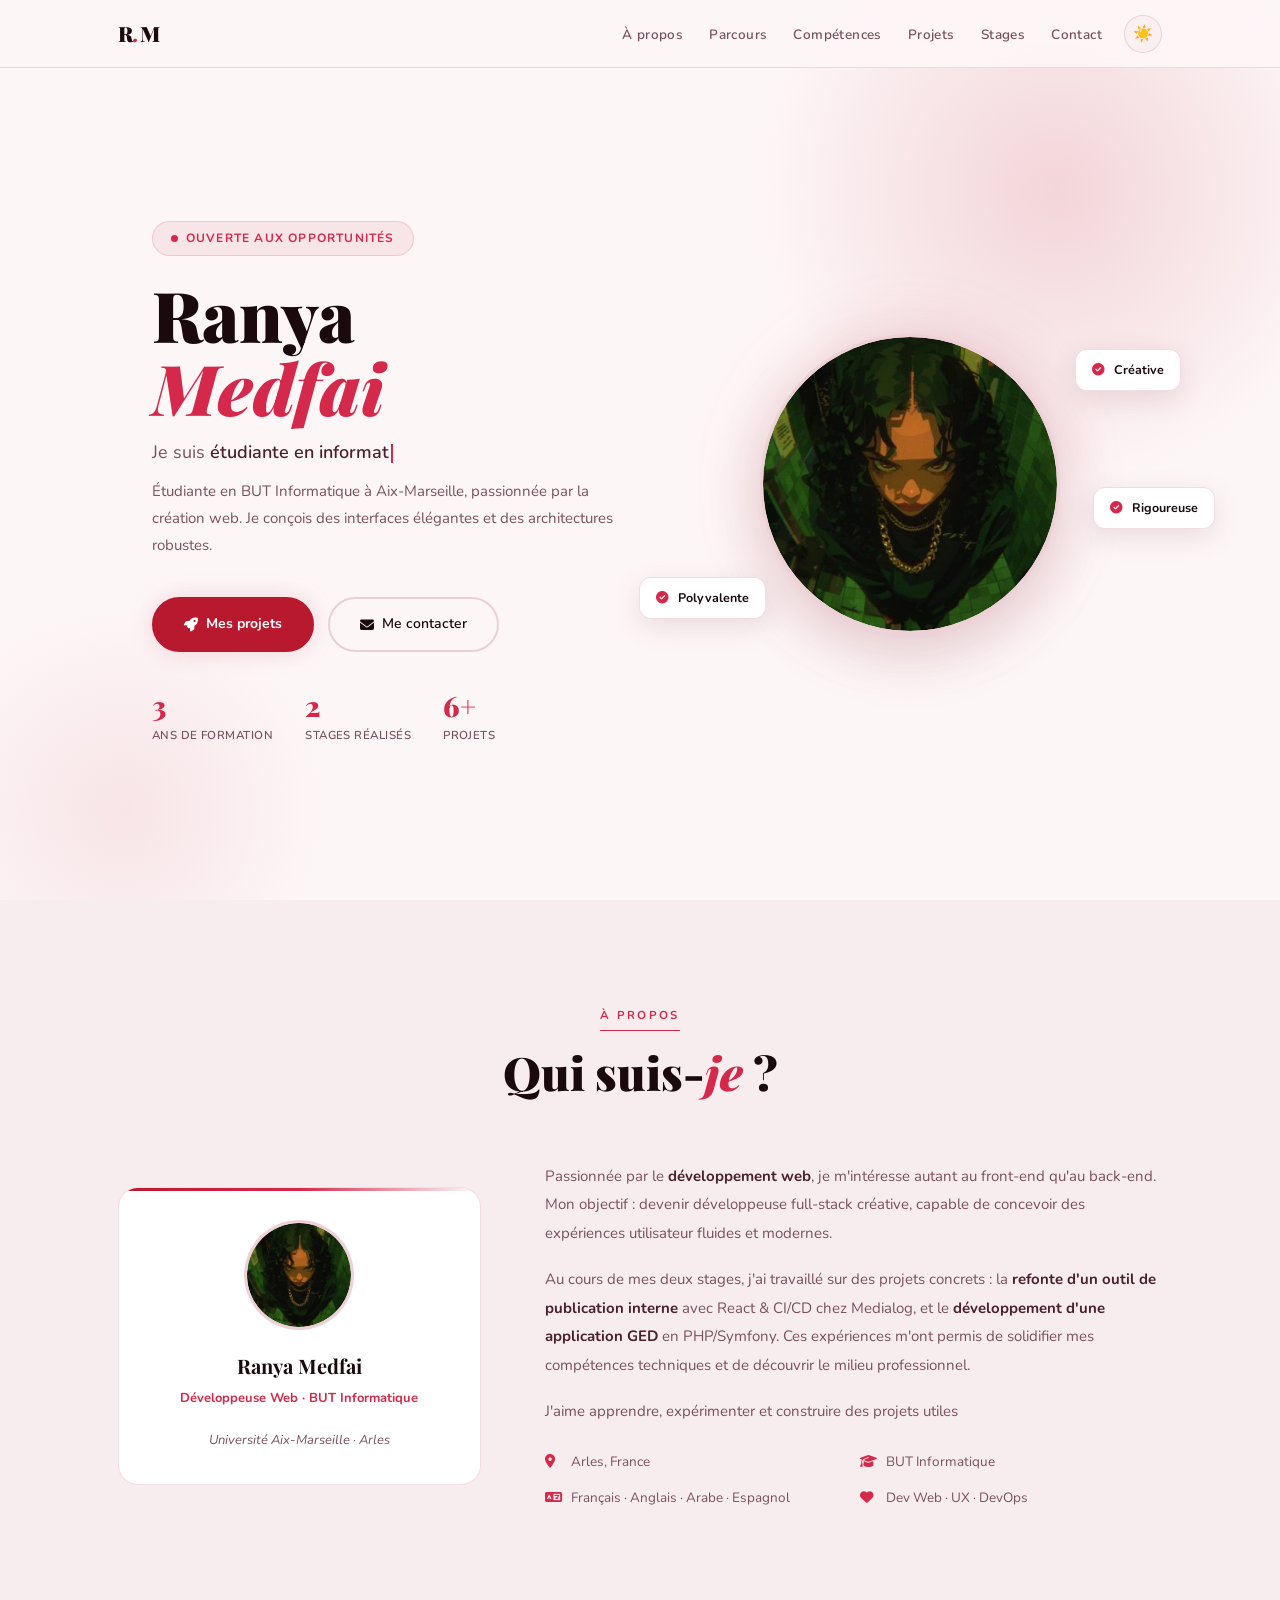
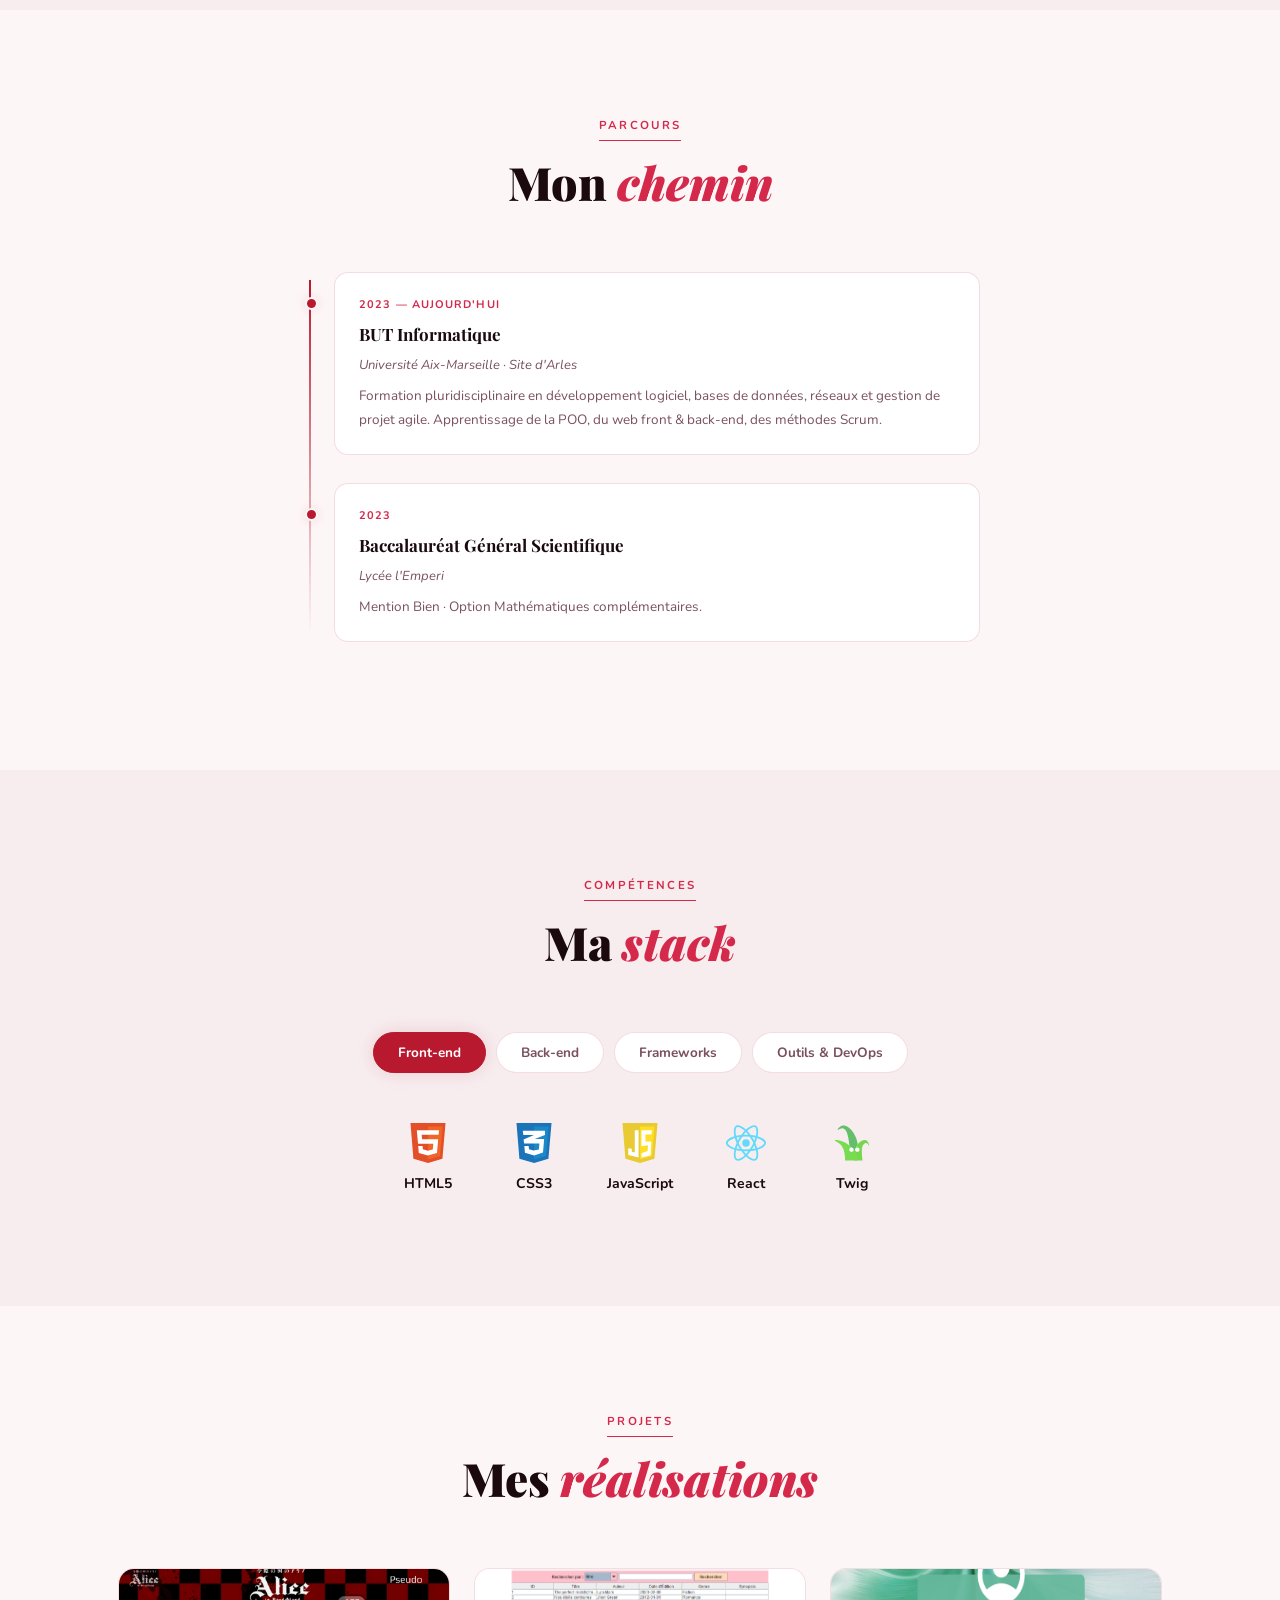
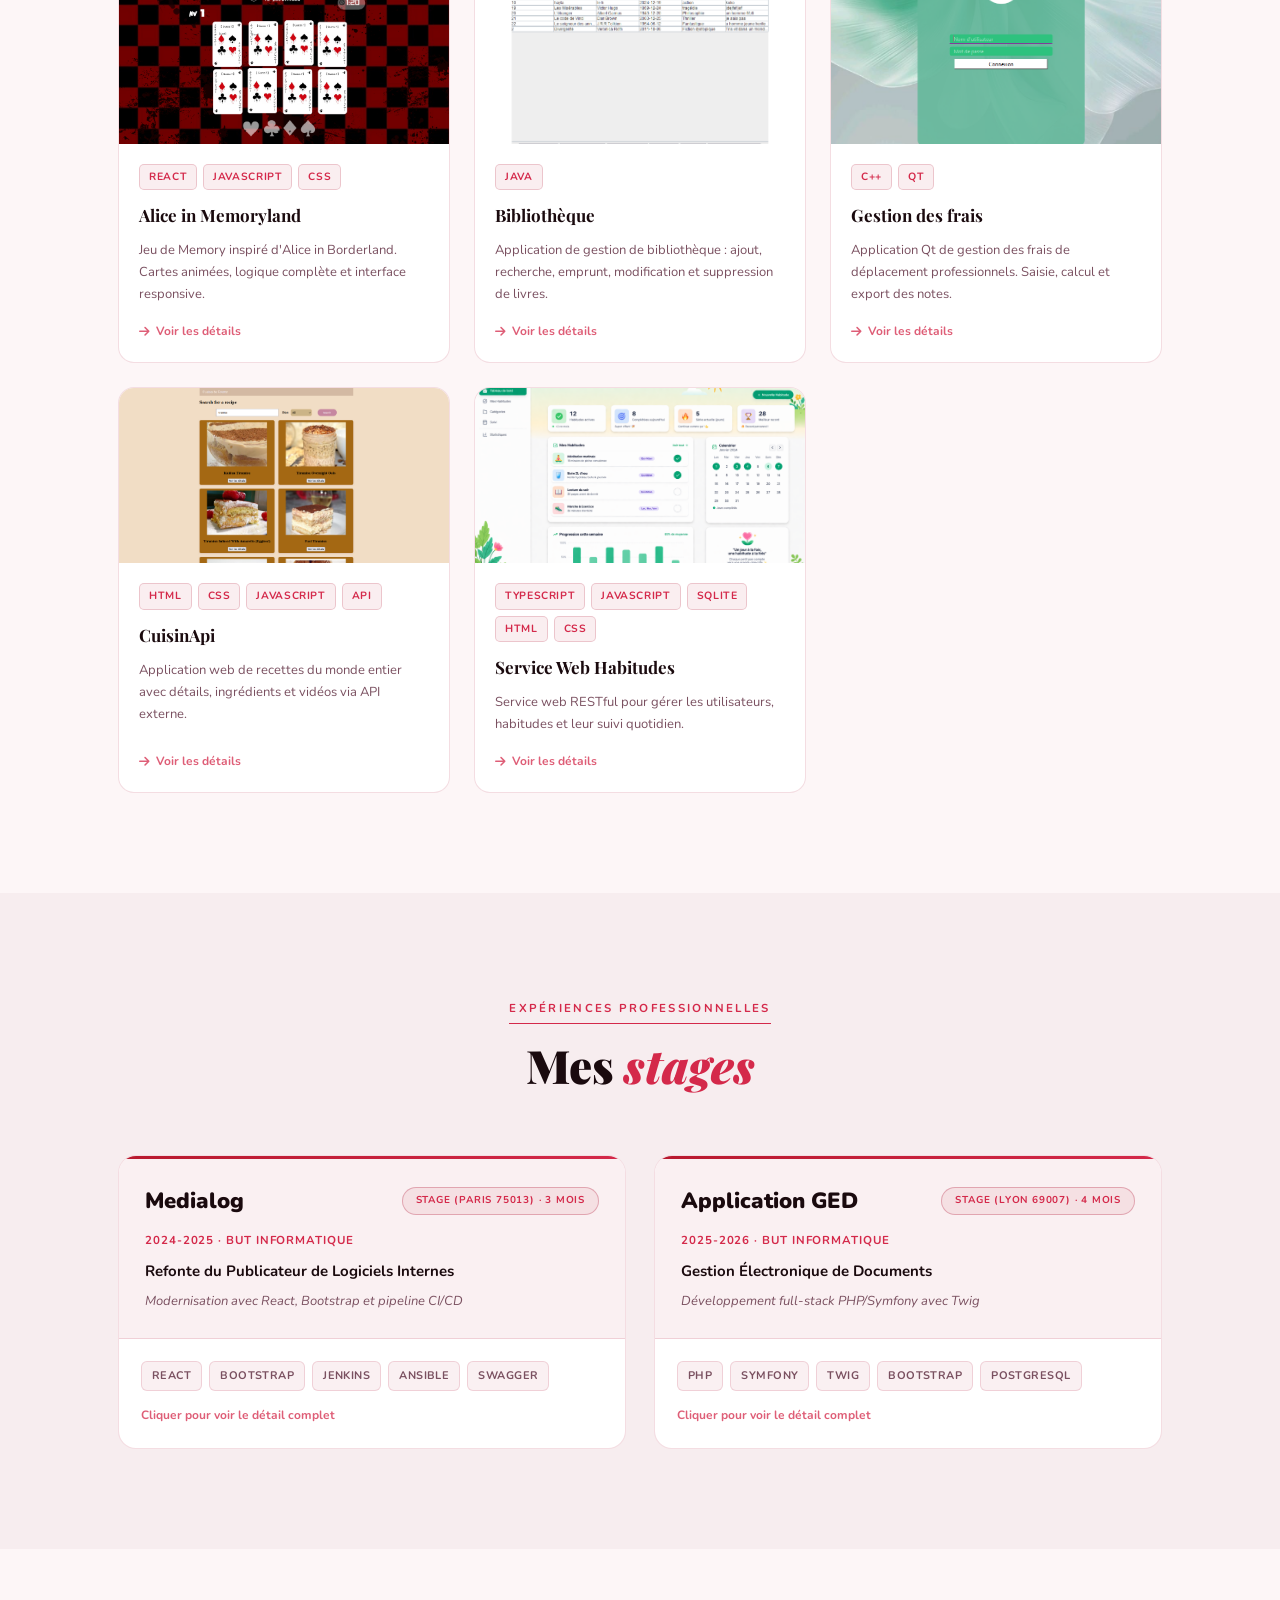
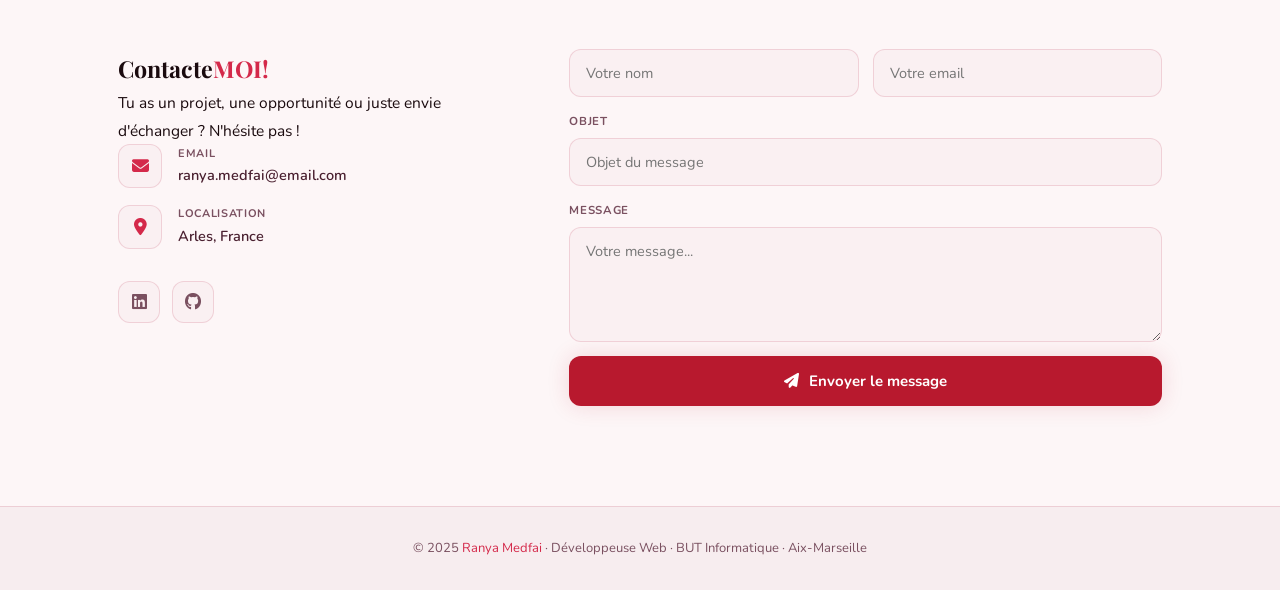
==== index.html @ 83dc4246 "Rename to index.html" ====
<!DOCTYPE html>
<html lang="fr" data-theme="light">
<head>
  <meta charset="UTF-8">
  <meta name="viewport" content="width=device-width, initial-scale=1.0">
  <title>Ranya Medfai — Développeuse Web</title>
  <link rel="stylesheet" href="https://cdnjs.cloudflare.com/ajax/libs/font-awesome/6.5.1/css/all.min.css">
  <link rel="stylesheet" href="portfolio.css">
  <link href="https://fonts.googleapis.com/css2?family=Playfair+Display:ital,wght@0,400;0,600;0,700;0,900;1,400;1,600&family=Nunito:ital,wght@0,300;0,400;0,500;0,600;1,300&display=swap" rel="stylesheet">

</head>
<body>

<nav class="navbar" id="navbar">
  <div class="container">
    <a class="nav-logo" href="#">R<em>.</em>M</a>
    <div class="nav-right">
      <ul class="nav-menu">
        <li><a href="#about">À propos</a></li>
        <li><a href="#parcours">Parcours</a></li>
        <li><a href="#skills">Compétences</a></li>
        <li><a href="#projects">Projets</a></li>
        <li><a href="#stages">Stages</a></li>
        <li><a href="#contact">Contact</a></li>
      </ul>
      <button class="theme-btn" id="themeBtn" title="Changer de thème">☀️</button>
    </div>
  </div>
</nav>

<section class="hero">
  <div class="blob blob1"></div>
  <div class="blob blob2"></div>
  <div class="container">
    <div class="hero-inner">
      <div class="hero-text">
        <div class="hero-tag"><span class="dot"></span>Ouverte aux opportunités</div>
        <h1>Ranya<br><em>Medfai</em></h1>
        <p class="hero-sub">Je suis <span class="typing-wrap" id="typing"></span><span class="cursor"></span></p>
        <p class="hero-desc">Étudiante en BUT Informatique à Aix-Marseille, passionnée par la création web. Je conçois des interfaces élégantes et des architectures robustes.</p>
        <div class="hero-btns">
          <a href="#projects" class="btn-red"><i class="fas fa-rocket"></i> Mes projets</a>
          <a href="#contact" class="btn-ghost"><i class="fas fa-envelope"></i> Me contacter</a>
        </div>
        <div class="hero-stats">
          <div class="hero-stat"><span class="n">3</span><span class="l">ans de formation</span></div>
          <div class="hero-stat"><span class="n">2</span><span class="l">stages réalisés</span></div>
          <div class="hero-stat"><span class="n">6+</span><span class="l">projets</span></div>
        </div>
      </div>
      <div class="hero-visual">
        <div class="photo-ring">
      <img src="profile.jpg" alt="Ranya Medfai">
      </div>
        <div class="float-badge fb1"><i class="fas fa-check-circle"></i> Créative</div>
        <div class="float-badge fb2"><i class="fas fa-check-circle"></i>Polyvalente</div>
        <div class="float-badge fb3"><i class="fas fa-check-circle"></i> Rigoureuse</div>
      </div>
    </div>
  </div>
</section>

<section id="about" class="section section-alt">
  <div class="container">
    <div class="section-header">
      <div class="section-tag">À propos</div>
      <h2 class="section-title">Qui suis-<em>je</em> ?</h2>
    </div>
    <div class="about-grid">
      <div class="about-card reveal">
       <div class="about-pic">
  <img src="profile.jpg" alt="Ranya">
</div>
        <h3>Ranya Medfai</h3>
        <p class="role">Développeuse Web · BUT Informatique</p>
        <p style="color:var(--muted);font-size:13px;font-style:italic;">Université Aix-Marseille · Arles</p>
      </div>
      <div class="about-text reveal">
        <p>Passionnée par le <strong>développement web</strong>, je m'intéresse autant au front-end qu'au back-end. Mon objectif : devenir développeuse full-stack créative, capable de concevoir des expériences utilisateur fluides et modernes.</p>
        <p>Au cours de mes deux stages, j'ai travaillé sur des projets concrets : la <strong>refonte d'un outil de publication interne</strong> avec React & CI/CD chez Medialog, et le <strong>développement d'une application GED</strong> en PHP/Symfony. Ces expériences m'ont permis de solidifier mes compétences techniques et de découvrir le milieu professionnel.</p>
        <p>J'aime apprendre, expérimenter et construire des projets utiles </p>
        <div class="about-infos">
          <div class="about-info"><i class="fas fa-map-marker-alt"></i><span>Arles, France</span></div>
          <div class="about-info"><i class="fas fa-graduation-cap"></i><span>BUT Informatique</span></div>
          <div class="about-info"><i class="fas fa-language"></i><span>Français · Anglais · Arabe · Espagnol </span></div>
          <div class="about-info"><i class="fas fa-heart"></i><span>Dev Web · UX · DevOps</span></div>
        </div>
      </div>
    </div>
  </div>
</section>

<section id="parcours" class="section">
  <div class="container">
    <div class="section-header">
      <div class="section-tag">Parcours</div>
      <h2 class="section-title">Mon <em>chemin</em></h2>
    </div>
    <div class="timeline-wrap">
      <div class="tl-item reveal">
        <div class="tl-date">2023 — Aujourd'hui</div>
        <h3>BUT Informatique</h3>
        <p class="tl-place">Université Aix-Marseille · Site d'Arles</p>
        <p>Formation pluridisciplinaire en développement logiciel, bases de données, réseaux et gestion de projet agile. Apprentissage de la POO, du web front & back-end, des méthodes Scrum.</p>
      </div>
      <div class="tl-item reveal">
        <div class="tl-date">2023</div>
        <h3>Baccalauréat Général Scientifique</h3>
        <p class="tl-place">Lycée l'Emperi</p>
        <p>Mention Bien · Option Mathématiques complémentaires.</p>
      </div>
    </div>
  </div>
</section>

<section id="skills" class="section section-alt">
  <div class="container">
    <div class="section-header">
      <div class="section-tag">Compétences</div>
      <h2 class="section-title">Ma <em>stack</em></h2>
    </div>
    <div class="skills-tabs">
      <button class="tab-btn active" onclick="switchTab('front',this)">Front-end</button>
      <button class="tab-btn" onclick="switchTab('back',this)">Back-end</button>
      <button class="tab-btn" onclick="switchTab('fw',this)">Frameworks</button>
      <button class="tab-btn" onclick="switchTab('tools',this)">Outils & DevOps</button>
    </div>
    <div id="tab-front" class="skills-panel active">
      <div class="skills-grid-wrap">
        <div class="skill-list">
                        <div class="skill-item">
                            <img src="assets/html.svg" alt="HTML">
                            <span>HTML5</span>
                        </div>
                        <div class="skill-item">
                            <img src="assets/css.svg" alt="CSS">
                            <span>CSS3</span>
                        </div>
                        <div class="skill-item">
                            <img src="assets/javascript.svg" alt="JavaScript">
                            <span>JavaScript</span>
                        </div>
                        <div class="skill-item">
                            <img src="assets/react.svg" alt="React">
                            <span>React</span>
                        </div>
                        <div class="skill-item">
                            <img src="assets/twig.svg" alt="Twig">
                            <span>Twig</span>
                        </div>
                    </div>
      </div>
    </div>
    <div id="tab-back" class="skills-panel">
      <div class="skills-grid-wrap">
        <div class="skill-list">
                        <div class="skill-item">
                            <img src="assets/c++.svg" alt="C++">
                            <span>C++</span>
                        </div>
                        <div class="skill-item">
                            <img src="assets/java.svg" alt="Java">
                            <span>Java</span>
                        </div>
                        <div class="skill-item">
                            <img src="assets/python.svg" alt="Python">
                            <span>Python</span>
                        </div>
                        <div class="skill-item">
                            <img src="assets/php.svg" alt="PHP">
                            <span>PHP</span>
                        </div>
                        <div class="skill-item">
                            <img src="assets/postgresql.svg" alt="PostgreSql">
                            <span>PostgreSql</span>
                        </div>
                        <div class="skill-item">
                            <img src="assets/Sql.png" alt="Sql">
                            <span>SQL</span>
                        </div>
                    </div>        
      </div>
    </div>
    <div id="tab-fw" class="skills-panel">
      <div class="skills-grid-wrap">
        <div class="skill-list">
                        <div class="skill-item">
                            <img src="assets/react.svg" alt="React">
                            <span>React</span>
                        </div>
                        <div class="skill-item">
                            <img src="assets/vue.svg" alt="Vue">
                            <span>Vue.js</span>
                        </div>
                        <div class="skill-item">
                            <img src="assets/angular.svg" alt="Angular">
                            <span>Angular</span>
                        </div>
                        <div class="skill-item">
                            <img src="assets/webpack.svg" alt="Webpack">
                            <span>Webpack</span>
                        </div>
                        <div class="skill-item">
                            <img src="assets/bootstrap.svg" alt="Bootstrap">
                            <span>Bootstrap</span>
                        </div>
                        <div class="skill-item">
                            <img src="assets/qt.svg" alt="Qt">
                            <span>Qt</span>
                        </div>
                        <div class="skill-item">
                            <img src="assets/laravel.svg" alt="Laravel">
                            <span>Laravel</span>
                          </div>
                          <div class="skill-item">
                            <img src="assets/symfony.svg" alt="Sympfony">
                            <span>Sympfony</span>
                          </div>
                    </div>
                </div>
            </div>
        </div>

        <div id="tab-tools" class="skills-panel">
      <div class="skills-grid-wrap">
         <div class="skill-list">
                        <div class="skill-item">
                            <img src="assets/git.svg" alt="Git">
                            <span>Git</span>
                        </div>
                        <div class="skill-item">
                            <img src="assets/docker.svg" alt="Docker Desktop">
                            <span>Docker Desktop</span>
                        </div>
                        <div class="skill-item">
                            <img src="assets/bitBucket.svg" alt="BitBucket">
                            <span>BitBucket</span>
                        </div>
                        <div class="skill-item">
                            <img src="assets/visual-studio-code.svg" alt="visual-studio-code">
                            <span>VS Code</span>
                        </div>
                        
                        <div class="skill-item">
                            <img src="assets/jira.svg" alt="Jira">
                            <span>Jira</span>
                        </div>
                        <div class="skill-item">
                            <img src="assets/figma.svg" alt="Figma">
                            <span>Figma</span>
                        </div>
                        <div class="skill-item">
                            <img src="assets/canva.svg" alt="Canva">
                            <span>Canva</span>
                        </div>
                        <div class="skill-item">
                            <img src="assets/Swagger.svg" alt="Swagger">
                            <span>Swagger</span>
                        </div>
                        <div class="skill-item">
                            <img src="assets/jenkins.svg" alt="Jenkins">
                            <span>Jenkins</span>
                        </div>
                        <div class="skill-item">
                            <img src="assets/ansible.svg" alt="Ansible">
                            <span>Ansible</span>
                        </div>
                    </div>
      </div>
    </div>
  </div>
</section>

<section id="projects" class="section">
  <div class="container">
    <div class="section-header">
      <div class="section-tag">Projets</div>
      <h2 class="section-title">Mes <em>réalisations</em></h2>
    </div>
    <div class="projects-grid">
      <div class="project-card reveal" onclick="openProject('alice')">
        <div class="project-thumb">
          <img src="Image/alice.png" alt="Alice" onerror="this.style.display='none';this.nextElementSibling.style.display='flex'">
        </div>
        <div class="project-body">
          <div class="project-tags"><span class="ptag">React</span><span class="ptag">JavaScript</span><span class="ptag">CSS</span></div>
          <h3>Alice in Memoryland</h3>
          <p>Jeu de Memory inspiré d'Alice in Borderland. Cartes animées, logique complète et interface responsive.</p>
          <div class="click-hint"><i class="fas fa-arrow-right"></i> Voir les détails</div>
        </div>
      </div>
      <div class="project-card reveal" onclick="openProject('biblio')">
        <div class="project-thumb">
          <img src="Image/bibliotheque.png" alt="Biblio" onerror="this.style.display='none';this.nextElementSibling.style.display='flex'">
        </div>
        <div class="project-body">
          <div class="project-tags"><span class="ptag">Java</span></div>
          <h3>Bibliothèque</h3>
          <p>Application de gestion de bibliothèque : ajout, recherche, emprunt, modification et suppression de livres.</p>
          <div class="click-hint"><i class="fas fa-arrow-right"></i> Voir les détails</div>
        </div>
      </div>
      <div class="project-card reveal" onclick="openProject('frais')">
        <div class="project-thumb">
          <img src="Image/image2.png" alt="Frais" onerror="this.style.display='none';this.nextElementSibling.style.display='flex'">
          <div class="project-thumb-ph" style="display:none">💼</div>
        </div>
        <div class="project-body">
          <div class="project-tags"><span class="ptag">C++</span><span class="ptag">Qt</span></div>
          <h3>Gestion des frais</h3>
          <p>Application Qt de gestion des frais de déplacement professionnels. Saisie, calcul et export des notes.</p>
          <div class="click-hint"><i class="fas fa-arrow-right"></i> Voir les détails</div>
        </div>
      </div>
      <div class="project-card reveal" onclick="openProject('cuisine')">
        <div class="project-thumb">
          <img src="Image/recipe.png" alt="CuisinApi" onerror="this.style.display='none';this.nextElementSibling.style.display='flex'">
        </div>
        <div class="project-body">
          <div class="project-tags"><span class="ptag">HTML</span><span class="ptag">CSS</span><span class="ptag">JavaScript</span><span class="ptag">API</span></div>
          <h3>CuisinApi</h3>
          <p>Application web de recettes du monde entier avec détails, ingrédients et vidéos via API externe.</p>
          <div class="click-hint"><i class="fas fa-arrow-right"></i> Voir les détails</div>
        </div>
      </div>
      <div class="projects-grid">
      <div class="project-card reveal" onclick="openProject('habit')">
        <div class="project-thumb">
          <img src="Image/habit.png" alt="Habits" onerror="this.style.display='none';this.nextElementSibling.style.display='flex'">
        </div>
        <div class="project-body">
          <div class="project-tags"><span class="ptag">TypeScript</span><span class="ptag">JavaScript</span><span class="ptag">SQLite</span><span class="ptag">HTML</span><span class="ptag">CSS</span></div>
          <h3>Service Web Habitudes</h3>
          <p>Service web RESTful pour gérer les utilisateurs, habitudes et leur suivi quotidien.</p>
          <div class="click-hint"><i class="fas fa-arrow-right"></i> Voir les détails</div>
        </div>
      </div>
    </div>
  </div>
</section>

<section id="stages" class="section section-alt">
  <div class="container">
    <div class="section-header">
      <div class="section-tag">Expériences professionnelles</div>
      <h2 class="section-title">Mes <em>stages</em></h2>
    </div>
    <div class="stages-grid">
      <div class="stage-card reveal" onclick="openStage('medialog')">
        <div class="stage-top">
          <div class="stage-company-row">
            <span class="stage-company">Medialog</span>
            <span class="stage-badge">Stage (Paris 75013) · 3 mois</span>
          </div>
          <div class="stage-period">2024-2025 · BUT Informatique</div>
          <div class="stage-title-text">Refonte du Publicateur de Logiciels Internes</div>
          <div class="stage-tagline">Modernisation avec React, Bootstrap et pipeline CI/CD</div>
        </div>
        <div class="stage-body">
          <div class="stage-pills"><span class="spill">React</span><span class="spill">Bootstrap</span><span class="spill">Jenkins</span><span class="spill">Ansible</span><span class="spill">Swagger</span></div>
          <div class="click-hint-stage"> Cliquer pour voir le détail complet</div>
        </div>
      </div>
      <div class="stage-card reveal" onclick="openStage('ged')">
        <div class="stage-top">
          <div class="stage-company-row">
            <span class="stage-company">Application GED</span>
            <span class="stage-badge">Stage (Lyon 69007) · 4 mois</span>
          </div>
          <div class="stage-period">2025-2026 · BUT Informatique</div>
          <div class="stage-title-text">Gestion Électronique de Documents</div>
          <div class="stage-tagline">Développement full-stack PHP/Symfony avec Twig</div>
        </div>
        <div class="stage-body">
          <div class="stage-pills"><span class="spill">PHP</span><span class="spill">Symfony</span><span class="spill">Twig</span><span class="spill">Bootstrap</span><span class="spill">PostgreSQL</span></div>
          <div class="click-hint-stage">Cliquer pour voir le détail complet</div>
        </div>
      </div>
    </div>
  </div>
</section>

<section id="contact" class="section">
  <div class="container">
    <div class="contact-grid">
      <div class="reveal">
        <h2 class="contact-title">Contacte<span>MOI!</span></h2>
        <p>Tu as un projet, une opportunité ou juste envie d'échanger ? N'hésite pas !</p>
        <div class="contact-items">
          <div class="contact-item">
            <div class="ci-icon"><i class="fas fa-envelope"></i></div>
            <div><div class="ci-label">Email</div><div class="ci-value">ranya.medfai@email.com</div></div>
          </div>
          <div class="contact-item">
            <div class="ci-icon"><i class="fas fa-map-marker-alt"></i></div>
            <div><div class="ci-label">Localisation</div><div class="ci-value">Arles, France</div></div>
          </div>
        </div>
        <div class="socials">
          <a href="https://www.linkedin.com/in/ranya-m-86736b329/" class="social-btn" title="LinkedIn"><i class="fab fa-linkedin"></i></a>
          <a href="#" class="social-btn" title="GitHub"><i class="fab fa-github"></i></a>
        </div>
      </div>
      <form id="contactForm">
  <div class="form-row">
    <input type="text" id="name" placeholder="Votre nom" required>
    <input type="email" id="email" placeholder="Votre email" required>
  </div>
  <div class="form-group">
    <label>Objet</label>
    <input type="text" id="subject" placeholder="Objet du message" required>
  </div>
  <div class="form-group">
    <label>Message</label>
    <textarea id="message" placeholder="Votre message..." required></textarea>
  </div>
  <button type="submit" class="form-submit"><i class="fas fa-paper-plane"></i> Envoyer le message</button>
</form>
    </div>
  </div>
</section>

<footer>
  <div class="container">
    <p>© 2025 <em>Ranya Medfai</em> · Développeuse Web · BUT Informatique · Aix-Marseille</p>
  </div>
</footer>

<div class="modal-overlay" id="overlay" onclick="closeOutside(event)">
  <div class="modal" id="modal">
    <div class="modal-close-row"><button class="modal-close-btn" onclick="closeModal()"><i class="fas fa-times"></i></button></div>
    <div class="modal-head">
      <div class="modal-kind" id="mKind"></div>
      <h2 class="modal-title" id="mTitle"></h2>
      <p class="modal-sub" id="mSub"></p>
      <div class="modal-tags-row" id="mTags"></div>
    </div>
    <div class="modal-body" id="mBody"></div>
  </div>
</div>
<script type="text/javascript" src="https://cdn.emailjs.com/dist/emailjs-browser.min.js"></script>
<script type="text/javascript">
  emailjs.init("lFu4QaxF3gPb24MV_"); 
</script>
<script src="portfolio.js"></script>
    
</body>
</html>
---- portfolio.css ----
[data-theme="dark"] {
  --bg:#0d0508; --bg2:#140709; --surface:#1a0a0e; --surface2:#231018; --surface3:#2e1520;
  --border:rgba(180,30,60,0.18); --border2:rgba(180,30,60,0.08);
  --red:#b8192e; --red2:#d4294a; --red-glow:rgba(184,25,46,0.28); --red-pale:rgba(184,25,46,0.09);
  --text:#f2e8ea; --text2:#c4a8b0; --muted:#8a6e76; --faint:#3d1e28;
  --white:#fff; --nav-bg:rgba(13,5,8,0.9); --modal-bg:rgba(8,2,4,0.97); --shadow:rgba(0,0,0,0.6);
}
[data-theme="light"] {
  --bg:#fdf6f7; --bg2:#f7edef; --surface:#fff; --surface2:#faf0f2; --surface3:#f5e8ea;
  --border:rgba(180,30,60,0.15); --border2:rgba(180,30,60,0.06);
  --red:#b8192e; --red2:#d4294a; --red-glow:rgba(184,25,46,0.15); --red-pale:rgba(184,25,46,0.07);
  --text:#1a0a0e; --text2:#4a2030; --muted:#7a5060; --faint:#e8d0d5;
  --white:#fff; --nav-bg:rgba(253,246,247,0.93); --modal-bg:rgba(253,246,247,0.98); --shadow:rgba(100,30,50,0.12);
}
*,*::before,*::after{margin:0;padding:0;box-sizing:border-box;}
html{scroll-behavior:smooth;}
body{background:var(--bg);color:var(--text);font-family:'Nunito',sans-serif;font-size:15.5px;line-height:1.75;overflow-x:hidden;transition:background .3s,color .3s;}
h1,h2,h3,h4{font-family:'Playfair Display',serif;}
.container{max-width:1100px;margin:0 auto;padding:0 28px;position:relative;z-index:1;}
.section{padding:100px 0;position:relative;}
.section-alt{background:var(--bg2);}

/* NAV */
.navbar{
    position:fixed;
    top:0;
    left:0;
    right:0;
    height:68px;
    background:var(--nav-bg);
    backdrop-filter:blur(18px);
    border-bottom:1px solid var(--border);
    z-index:1000;
    display:flex;
    align-items:center;
    transition:background .3s,box-shadow .3s;
}
.navbar .container{
    display:flex;
    justify-content:space-between;
    align-items:center;
    width:100%;
}
.nav-logo{
    font-family:'Playfair Display',serif;
    font-weight:900;
    font-size:21px;color:var(--text);
    letter-spacing:.02em;
    text-decoration:none;
}
.nav-logo em{color:var(--red2);
    font-style:italic;
}
.nav-right{display:flex;
    align-items:center;
    gap:8px;
}
.nav-menu{list-style:none;
    display:flex;
    gap:26px;
    margin-right:14px;
}
.nav-menu a{color:var(--muted);
    text-decoration:none;
    font-size:13.5px;font-weight:600;
    letter-spacing:.03em;transition:.2s;
    position:relative;padding-bottom:3px;
}
.nav-menu a::after{content:'';
    position:absolute;
    bottom:0;
    left:0;
    width:0;
    height:1.5px;
    background:var(--red2);
    transition:.25s;
}
.nav-menu a:hover{color:var(--text);
}
.nav-menu a:hover::after{width:100%;
}
.theme-btn{width:38px;height:38px;border-radius:50%;background:var(--surface2);
    border:1px solid var(--border);
    display:flex;align-items:center;
    justify-content:center;cursor:pointer;
    font-size:16px;transition:.2s;flex-shrink:0;
}
.theme-btn:hover{border-color:var(--red2);
    transform:rotate(20deg);
}

/* HERO */
.hero{min-height:100vh;
    display:flex;
    align-items:center;
    position:relative;
    overflow:hidden;
    padding-top:68px;
}
.blob{position:absolute;
    border-radius:50%;
    pointer-events:none;
}
.blob1{
    top:-15%;
    right:-8%;
    width:650px;
    height:650px;
    background:radial-gradient(circle,var(--red-glow) 0%,transparent 65%);
}
.blob2{
    bottom:-15%;
    left:-8%;
    width:450px;
    height:450px;
    background:radial-gradient(circle,rgba(184,25,46,.08) 0%,transparent 65%);
}
.hero-inner{display:grid;
    grid-template-columns:1.1fr 1fr;
    align-items:center;
    gap:60px;width:100%;
}
.hero-tag{display:inline-flex;
    align-items:center;
    gap:8px;
    background:var(--red-pale);
    border:1px solid var(--border);
    border-radius:50px;padding:6px 18px;
    font-size:12px;
    letter-spacing:.1em;
    text-transform:uppercase;
    color:var(--red2);font-weight:700;
    margin-bottom:22px;
    font-family:'Nunito',sans-serif;
}
.dot{
    width:7px;
    height:7px;
    border-radius:50%;background:var(--red2);
    animation:pulse 2s ease-in-out infinite;
}
@keyframes pulse{
    0%,100%{opacity:1;
        transform:scale(1)}50%{
            opacity:.4;
            transform:scale(.7)}
        }
.hero-text h1{
    font-size:clamp(40px,5.5vw,70px);
    font-weight:900;
    line-height:1.05;
    color:var(--text);
    margin-bottom:12px;
}
.hero-text h1 em{
    color:var(--red2);
    font-style:italic;
}
.hero-sub{
    font-size:18px;
    color:var(--muted);
    margin-bottom:10px;
    min-height:28px;
    font-family:'Nunito',sans-serif;
}
.typing-wrap{color:var(--text2);
    font-weight:600;}
.cursor{display:inline-block;
    width:2px;height:1.1em;background:var(--red2);margin-left:2px;vertical-align:middle;animation:blink .7s step-end infinite;}
@keyframes blink{50%{opacity:0}}
.hero-desc{color:var(--muted);max-width:480px;margin-bottom:38px;font-size:15px;line-height:1.8;}
.hero-btns{display:flex;gap:14px;flex-wrap:wrap;margin-bottom:40px;}
.btn-red{background:var(--red);color:#fff;padding:13px 30px;border-radius:50px;text-decoration:none;font-weight:700;font-size:14px;transition:.25s;border:2px solid var(--red);box-shadow:0 0 24px var(--red-glow);font-family:'Nunito',sans-serif;display:inline-flex;align-items:center;gap:8px;}
.btn-red:hover{background:var(--red2);border-color:var(--red2);transform:translateY(-2px);box-shadow:0 0 36px var(--red-glow);}
.btn-ghost{background:transparent;color:var(--text);padding:13px 30px;border-radius:50px;text-decoration:none;font-weight:600;font-size:14px;transition:.25s;border:2px solid var(--faint);font-family:'Nunito',sans-serif;display:inline-flex;align-items:center;gap:8px;}

.btn-ghost:hover{
    border-color:var(--red2);
    color:var(--red2);
    transform:translateY(-2px);}

.hero-stats{display:flex;gap:32px;}
.hero-stat .n{font-family:'Playfair Display',serif;font-size:28px;font-weight:900;color:var(--red2);display:block;line-height:1;}
.hero-stat .l{font-size:11.5px;color:var(--muted);font-weight:600;letter-spacing:.04em;text-transform:uppercase;}

.hero-visual{display:flex;justify-content:center;align-items:center;position:relative;}
.photo-ring{width:300px;height:300px;border-radius:50%;position:relative;cursor:pointer;border:3px solid var(--border);box-shadow:0 0 70px var(--red-glow),0 24px 60px var(--shadow);transition:.3s;overflow:hidden;background:var(--surface2);display:flex;align-items:center;justify-content:center;}
.photo-ring:hover{transform:scale(1.03);box-shadow:0 0 90px var(--red-glow);}
.photo-ring::before{content:'';position:absolute;inset:-14px;border-radius:50%;border:1.5px solid rgba(184,25,46,.15);animation:spin 22s linear infinite;z-index:-1;}
.photo-ring::after{content:'';position:absolute;inset:-28px;border-radius:50%;border:1px dashed rgba(184,25,46,.1);animation:spin 40s linear infinite reverse;z-index:-1;}
@keyframes spin{to{transform:rotate(360deg)}}
.photo-ring img {
  width:100%;
  height:100%;
  object-fit:cover;
  border-radius:50%;
}
.photo-ring img.on{display:block;}
.photo-ph{display:flex;
    flex-direction:column;align-items:center;
    gap:10px;color:var(--muted);
    transition:.2s;
}
.photo-ph i{font-size:40px;
    color:var(--red2);
    opacity:.65;
}
.photo-ph span{
    font-size:12px;
    font-weight:700;letter-spacing:.08em;
    text-transform:uppercase;}
.photo-ring:hover .photo-ph{color:var(--red2);
}
input[type=file]{display:none;}
.float-badge{position:absolute;
    background:var(--surface);
    border:1px solid var(--border);
    border-radius:12px;padding:9px 16px;
    font-size:12.5px;font-weight:700;
    display:flex;align-items:center;
    gap:9px;box-shadow:0 8px 28px var(--shadow);
    font-family:'Nunito',sans-serif;
}
.float-badge i{
    color:var(--red2);
}
.fb1{
    top:5%;
    right:-12%;
}
.fb2{
    bottom:5%;
    left:-12%;
}
.fb3{bottom:35%;
    right:-20%;
}
.scroll-hint{position:absolute;
    bottom:28px;left:50%;
    transform:translateX(-50%);
    display:flex;flex-direction:column;
    align-items:center;
    gap:6px;color:var(--muted);
    font-size:10.5px;
    letter-spacing:.18em;
    text-transform:uppercase;
}
.scroll-hint i{
    animation:bounce 1.5s ease-in-out infinite;
}
@keyframes bounce{0%,100%{transform:translateY(0)}50%{transform:translateY(7px)}}

.section-header{text-align:center;margin-bottom:64px;}
.section-tag{display:inline-block;font-size:11.5px;letter-spacing:.2em;text-transform:uppercase;color:var(--red2);font-weight:700;font-family:'Nunito',sans-serif;border-bottom:1.5px solid var(--red2);padding-bottom:5px;margin-bottom:16px;}
.section-title{
    font-size:clamp(30px,4vw,46px);
    font-weight:900;color:var(--text);
    line-height:1.1;}
.section-title em{
    color:var(--red2);
    font-style:italic;}

.about-grid{display:grid;grid-template-columns:1fr 1.7fr;gap:64px;align-items:center;}
.about-card{background:var(--surface);border:1.5px solid var(--border);border-radius:20px;padding:32px;text-align:center;position:relative;overflow:hidden;}
.about-card::before{
    content:'';
    position:absolute;top:0;
    left:0;right:0;
    height:3px;
    background:linear-gradient(90deg,var(--red),var(--red2),transparent);
}
.about-pic{width:110px;height:110px;
    border-radius:50%;
    border:3px solid var(--border);
    background:var(--surface2);
    margin:0 auto 18px;overflow:hidden;
    display:flex;align-items:center;
    justify-content:center;
    font-family:'Playfair Display',serif;font-size:36px;
    font-weight:900;color:var(--red2);
    cursor:pointer;
}
.about-pic img{width:100%;
  height:100%;
  object-fit:cover;
  border-radius:50%;}

.about-pic img.on{display:block;}
.about-card h3{font-size:20px;color:var(--text);margin-bottom:4px;}
.about-card .role{color:var(--red2);font-size:13px;font-family:'Nunito',sans-serif;font-weight:700;margin-bottom:20px;}
.stat-row{display:flex;gap:0;margin-top:22px;padding-top:20px;border-top:1px solid var(--border2);}
.stat{flex:1;text-align:center;}
.stat:not(:last-child){border-right:1px solid var(--border2);}
.stat .n{font-family:'Playfair Display',serif;font-size:24px;font-weight:900;color:var(--red2);display:block;}
.stat .l{font-size:11px;color:var(--muted);font-weight:600;text-transform:uppercase;letter-spacing:.04em;}
.about-text p{color:var(--muted);line-height:1.9;margin-bottom:18px;font-size:15px;}
.about-text p strong{color:var(--text2);font-weight:700;}
.about-infos{display:grid;grid-template-columns:1fr 1fr;gap:13px;margin-top:24px;}
.about-info{display:flex;align-items:center;gap:10px;font-size:13.5px;}
.about-info i{color:var(--red2);width:16px;flex-shrink:0;}
.about-info span{color:var(--muted);}

.timeline-wrap{position:relative;padding-left:34px;max-width:680px;margin:0 auto;}
.timeline-wrap::before{content:'';position:absolute;left:9px;top:8px;bottom:8px;width:1.5px;background:linear-gradient(to bottom,var(--red),transparent);}
.tl-item{position:relative;margin-bottom:28px;background:var(--surface);border:1.5px solid var(--border);border-radius:14px;padding:22px 24px;transition:.25s;}
.tl-item:hover{border-color:rgba(180,30,60,.4);transform:translateX(5px);}
.tl-item::before{content:'';position:absolute;left:-30px;top:24px;width:13px;height:13px;border-radius:50%;background:var(--red);border:2.5px solid var(--bg);box-shadow:0 0 12px var(--red-glow);}
.tl-date{font-size:11px;color:var(--red2);font-weight:700;letter-spacing:.1em;text-transform:uppercase;margin-bottom:6px;font-family:'Nunito',sans-serif;}
.tl-item h3{font-size:17px;color:var(--text);margin-bottom:4px;}
.tl-item .tl-place{color:var(--muted);font-size:13px;margin-bottom:8px;font-style:italic;}
.tl-item p{color:var(--muted);font-size:13.5px;}

.skills-tabs{display:flex;gap:10px;flex-wrap:wrap;justify-content:center;margin-bottom:40px;}
.tab-btn{background:var(--surface);border:1.5px solid var(--border);color:var(--muted);padding:10px 24px;border-radius:50px;cursor:pointer;font-size:13.5px;font-weight:700;transition:.2s;font-family:'Nunito',sans-serif;}
.tab-btn.active,.tab-btn:hover{background:var(--red);
    border-color:var(--red);
    color:#fff;box-shadow:0 0 18px var(--red-glow);
}
.skills-panel{display:none;}
.skills-panel.active{display:block;}
.skills-grid-wrap{
    display:flex;
    flex-wrap:wrap;
    gap:12px;
    justify-content:center;}

.skills-container {
  display: none;
}

.skills-container.active {
  display: block;
}

.skills-grid {
  display: flex;
  flex-direction: column;
  align-items: center;
}

.skill-category {
  margin-bottom: 30px;
  text-align: center;
}

.skill-category h3 {
  margin-bottom: 15px;
  margin-top: 30px;
  font-size: 1.5em;
}

.skill-list {
  display: flex;
  flex-wrap: wrap;
  gap: 14px;
  justify-content: center;
  list-style: none;
  padding: 0;
  margin: 0;
}

.skill-item {
  padding: 10px;
  text-align: center;
  min-width: 92px;
}

.skill-list img {
  display: block;
  margin: 0 auto 6px;
  width: 40px;
  height: 40px;
}

.skill-list span {
  font-size: 14px;
  font-weight: bold;
}

.projects-grid{
    display:grid;
    grid-template-columns:repeat(auto-fill,minmax(290px,1fr));
    gap:24px;
}
.project-card{background:var(--surface);border:1.5px solid var(--border);border-radius:16px;overflow:hidden;transition:.3s;display:flex;flex-direction:column;cursor:pointer;}
.project-card:hover{border-color:rgba(180,30,60,.45);transform:translateY(-7px);box-shadow:0 20px 50px var(--shadow),0 0 30px var(--red-glow);}
.project-thumb{height:175px;overflow:hidden;position:relative;background:var(--surface2);}
.project-thumb img{width:100%;height:100%;object-fit:cover;transition:.4s,;}
.project-card:hover .project-thumb img{transform:scale(1.06);}
.project-thumb-ph{width:100%;height:100%;display:flex;align-items:center;justify-content:center;font-size:46px;opacity:.2;}
.project-body{padding:20px;flex:1;display:flex;flex-direction:column;}
.project-tags{display:flex;flex-wrap:wrap;gap:6px;margin-bottom:11px;}
.ptag{font-size:10.5px;font-weight:700;letter-spacing:.06em;text-transform:uppercase;color:var(--red2);background:var(--red-pale);border:1px solid rgba(180,30,60,.2);border-radius:5px;padding:3px 9px;font-family:'Nunito',sans-serif;}
.project-body h3{font-size:17px;color:var(--text);margin-bottom:8px;}
.project-body p{color:var(--muted);font-size:13px;line-height:1.7;flex:1;margin-bottom:16px;}
.click-hint{font-size:12px;color:var(--red2);font-weight:700;font-family:'Nunito',sans-serif;display:flex;align-items:center;gap:6px;opacity:.75;}

.stages-grid{display:grid;grid-template-columns:1fr 1fr;gap:28px;}
.stage-card{background:var(--surface);border:1.5px solid var(--border);border-radius:18px;overflow:hidden;transition:.3s;cursor:pointer;}
.stage-card:hover{border-color:rgba(180,30,60,.45);transform:translateY(-5px);box-shadow:0 16px 44px var(--shadow),0 0 28px var(--red-glow);}
.stage-top{padding:26px;border-bottom:1px solid var(--border);background:var(--surface2);position:relative;overflow:hidden;}
.stage-top::before{content:'';position:absolute;top:0;left:0;right:0;height:3px;background:linear-gradient(90deg,var(--red),var(--red2));}
.stage-company-row{display:flex;align-items:center;justify-content:space-between;margin-bottom:10px;}
.stage-company{font-size:22px;font-weight:900;color:var(--text);}
.stage-badge{font-size:10px;font-weight:700;letter-spacing:.08em;text-transform:uppercase;background:var(--red-pale);border:1px solid rgba(180,30,60,.3);color:var(--red2);border-radius:50px;padding:4px 13px;font-family:'Nunito',sans-serif;}
.stage-period{font-size:11.5px;color:var(--red2);font-weight:700;letter-spacing:.08em;text-transform:uppercase;margin-bottom:8px;font-family:'Nunito',sans-serif;}
.stage-title-text{font-size:15px;color:var(--text);font-weight:700;margin-bottom:5px;font-family:'Nunito',sans-serif;}
.stage-tagline{font-size:13px;color:var(--muted);font-style:italic;}
.stage-body{padding:22px;}
.stage-pills{display:flex;flex-wrap:wrap;gap:7px;margin-bottom:14px;}
.spill{font-size:11px;font-weight:700;letter-spacing:.04em;text-transform:uppercase;background:var(--surface2);border:1px solid var(--border);color:var(--muted);border-radius:6px;padding:4px 10px;font-family:'Nunito',sans-serif;transition:.2s;}
.click-hint-stage{display:flex;align-items:center;gap:7px;font-size:12px;color:var(--red2);font-weight:700;opacity:.75;font-family:'Nunito',sans-serif;}

.modal-overlay{position:fixed;inset:0;z-index:2000;background:var(--modal-bg);backdrop-filter:blur(14px);display:flex;align-items:center;justify-content:center;padding:24px;opacity:0;pointer-events:none;transition:.3s;}
.modal-overlay.open{opacity:1;pointer-events:all;}
.modal{background:var(--surface);border:1.5px solid var(--border);border-radius:22px;width:100%;max-width:800px;max-height:90vh;overflow-y:auto;transform:translateY(30px) scale(.97);transition:.3s;position:relative;box-shadow:0 40px 100px var(--shadow),0 0 60px var(--red-glow);}
.modal-overlay.open .modal{transform:none;}
.modal::-webkit-scrollbar{width:5px;}
.modal::-webkit-scrollbar-thumb{background:var(--faint);border-radius:4px;}
.modal-close-row{position:sticky;top:0;left:0;right:0;z-index:10;display:flex;justify-content:flex-end;padding:16px 20px 0;background:var(--surface);}
.modal-close-btn{width:36px;height:36px;border-radius:50%;background:var(--surface2);border:1px solid var(--border);color:var(--muted);cursor:pointer;font-size:15px;display:flex;align-items:center;justify-content:center;transition:.25s;}
.modal-close-btn:hover{background:var(--red);color:#fff;border-color:var(--red);transform:rotate(90deg);}
.modal-head{padding:0 32px 26px;border-bottom:1px solid var(--border2);}
.modal-kind{display:inline-flex;align-items:center;gap:7px;font-size:10.5px;font-weight:700;letter-spacing:.12em;text-transform:uppercase;color:var(--red2);background:var(--red-pale);border:1px solid rgba(180,30,60,.25);border-radius:50px;padding:5px 15px;margin-bottom:14px;font-family:'Nunito',sans-serif;}
.modal-title{font-size:clamp(22px,3vw,32px);font-weight:900;color:var(--text);margin-bottom:8px;}
.modal-sub{color:var(--muted);font-size:14px;font-style:italic;margin-bottom:18px;}
.modal-tags-row{display:flex;flex-wrap:wrap;gap:7px;}
.mtag{font-size:11px;font-weight:700;letter-spacing:.06em;text-transform:uppercase;color:var(--red2);background:var(--red-pale);border:1px solid rgba(180,30,60,.2);border-radius:6px;padding:4px 10px;font-family:'Nunito',sans-serif;}
.modal-body{padding:28px 32px 36px;}
.modal-img-wrap{width:100%;border-radius:14px;overflow:hidden;border:1px solid var(--border);margin-bottom:28px;background:var(--surface2);}
.modal-img-wrap img{width:100%;display:block;object-fit:cover;max-height:260px;}
.modal-img-ph{width:100%;aspect-ratio:16/6;display:flex;align-items:center;justify-content:center;font-size:64px;opacity:.12;margin-bottom:28px;border-radius:14px;border:1px solid var(--border);background:var(--surface2);}
.modal-sec{margin-bottom:28px;}
.modal-sec-title{font-size:11px;font-weight:700;letter-spacing:.16em;text-transform:uppercase;color:var(--red2);margin-bottom:13px;font-family:'Nunito',sans-serif;display:flex;align-items:center;gap:9px;}
.modal-sec-title::after{content:'';flex:1;height:1px;background:var(--border2);}
.modal-desc{color:var(--muted);font-size:14.5px;line-height:1.85;}
.modal-desc strong{color:var(--text2);font-weight:700;}
.modal-pq{padding:16px 20px;margin:20px 0;background:var(--red-pale);border-left:3px solid var(--red);border-radius:0 10px 10px 0;font-size:14px;color:var(--muted);font-style:italic;line-height:1.75;}
.modal-pq strong{color:var(--red2);font-style:normal;font-weight:700;}
.modal-ul{list-style:none;}
.modal-ul li{color:var(--muted);font-size:14px;padding:7px 0 7px 22px;position:relative;line-height:1.65;border-bottom:1px solid var(--border2);}
.modal-ul li:last-child{border-bottom:none;}
.modal-ul li::before{content:'';position:absolute;left:0;top:15px;width:8px;height:8px;border-radius:50%;background:var(--red);opacity:.7;}
.modal-ul li strong{color:var(--text2);font-weight:700;}
.modal-stack{display:flex;flex-wrap:wrap;gap:9px;}
.mpill{font-size:12px;font-weight:700;letter-spacing:.05em;text-transform:uppercase;background:var(--surface2);border:1.5px solid var(--border);color:var(--text2);border-radius:8px;padding:6px 14px;font-family:'Nunito',sans-serif;transition:.2s;}
.mpill:hover{border-color:var(--red2);color:var(--red2);}
.modal-links{display:flex;gap:12px;margin-top:24px;flex-wrap:wrap;}
.mlink{display:inline-flex;align-items:center;gap:8px;font-size:13.5px;font-weight:700;color:#fff;text-decoration:none;background:var(--red);border:2px solid var(--red);border-radius:50px;padding:10px 24px;transition:.25s;font-family:'Nunito',sans-serif;}
.mlink:hover{background:var(--red2);border-color:var(--red2);transform:translateY(-2px);}
.mlink.ghost{background:transparent;color:var(--text2);border-color:var(--faint);}
.mlink.ghost:hover{border-color:var(--red2);color:var(--red2);background:transparent;}

.contact-grid{display:grid;grid-template-columns:1fr 1.5fr;gap:56px;align-items:start;}
.contact-title span {
  color:var(--red2);
}
.contact-info h2{font-size:clamp(28px,4vw,40px);font-weight:900;color:var(--text);margin-bottom:12px;}
.contact-info h2 em{color:var(--red2);font-style:italic;}
.contact-info p{color:var(--muted);font-size:14.5px;margin-bottom:32px;}
.contact-items{display:flex;flex-direction:column;gap:16px;margin-bottom:32px;}
.contact-item{display:flex;align-items:center;gap:16px;}
.ci-icon{width:44px;height:44px;border-radius:12px;flex-shrink:0;background:var(--surface2);border:1.5px solid var(--border);display:flex;align-items:center;justify-content:center;color:var(--red2);font-size:17px;}
.ci-label{font-size:11px;color:var(--muted);font-weight:700;letter-spacing:.06em;text-transform:uppercase;font-family:'Nunito',sans-serif;}
.ci-value{font-size:14.5px;color:var(--text2);font-weight:600;}
.socials{display:flex;gap:12px;}
.social-btn{width:42px;height:42px;border-radius:12px;background:var(--surface2);border:1.5px solid var(--border);display:flex;align-items:center;justify-content:center;color:var(--muted);text-decoration:none;font-size:17px;transition:.2s;}
.social-btn:hover{background:var(--red);border-color:var(--red);color:#fff;transform:translateY(-2px);}
.contact-form-wrap{background:var(--surface);border:1.5px solid var(--border);border-radius:20px;padding:36px;position:relative;overflow:hidden;}
.contact-form-wrap::before{content:'';position:absolute;top:0;left:0;right:0;height:3px;background:linear-gradient(90deg,var(--red),var(--red2),transparent);}
.form-row{display:grid;grid-template-columns:1fr 1fr;gap:14px;margin-bottom:14px;}
.form-group{display:flex;flex-direction:column;gap:7px;margin-bottom:14px;}
.form-group label{font-size:11.5px;color:var(--muted);font-weight:700;letter-spacing:.06em;text-transform:uppercase;font-family:'Nunito',sans-serif;}
.form-group input,.form-group textarea,.form-row input{background:var(--surface2);border:1.5px solid var(--border);color:var(--text);border-radius:12px;padding:13px 16px;font-size:14.5px;font-family:'Nunito',sans-serif;outline:none;transition:.2s;width:100%;}
.form-group input:focus,.form-group textarea:focus,.form-row input:focus{border-color:var(--red2);box-shadow:0 0 0 3px var(--red-pale);}
.form-group textarea{min-height:115px;resize:vertical;}
.form-submit{width:100%;background:var(--red);color:#fff;border:none;border-radius:12px;padding:15px;font-size:15px;font-weight:700;cursor:pointer;font-family:'Nunito',sans-serif;transition:.25s;box-shadow:0 0 22px var(--red-glow);display:flex;align-items:center;justify-content:center;gap:10px;}
.form-submit:hover{background:var(--red2);transform:translateY(-2px);box-shadow:0 0 36px var(--red-glow);}


footer{border-top:1px solid var(--border);padding:30px 0;text-align:center;background:var(--bg2);}
footer p{color:var(--muted);font-size:13px;font-family:'Nunito',sans-serif;}
footer em{color:var(--red2);font-style:normal;}


@media(max-width:800px){
  .hero-inner{grid-template-columns:1fr;}
  .hero-visual{display:none;}
  .about-grid{grid-template-columns:1fr;}
  .stages-grid{grid-template-columns:1fr;}
  .contact-grid{grid-template-columns:1fr;}
  .form-row{grid-template-columns:1fr;}
  .nav-menu{display:none;}
}
.reveal{opacity:0;transform:translateY(24px);transition:opacity .55s ease,transform .55s ease;}
.reveal.shown{opacity:1;transform:none;}
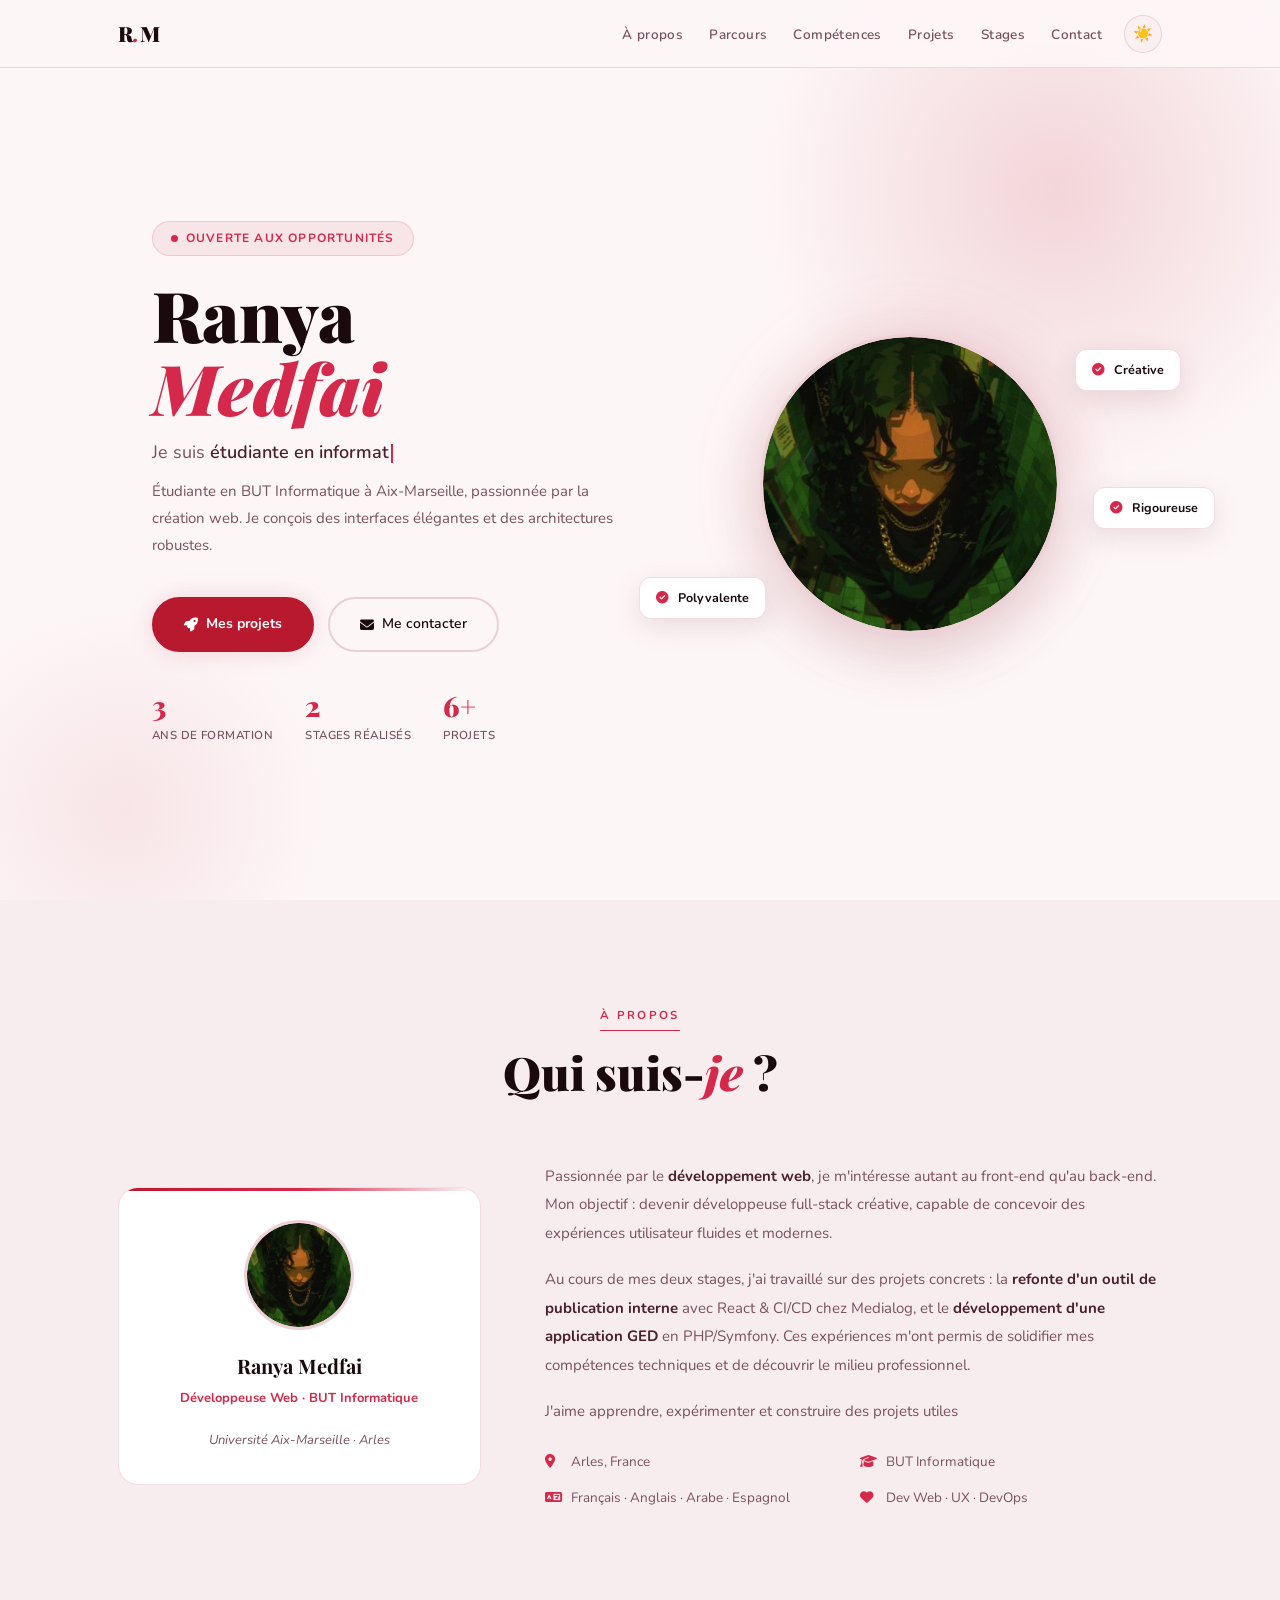
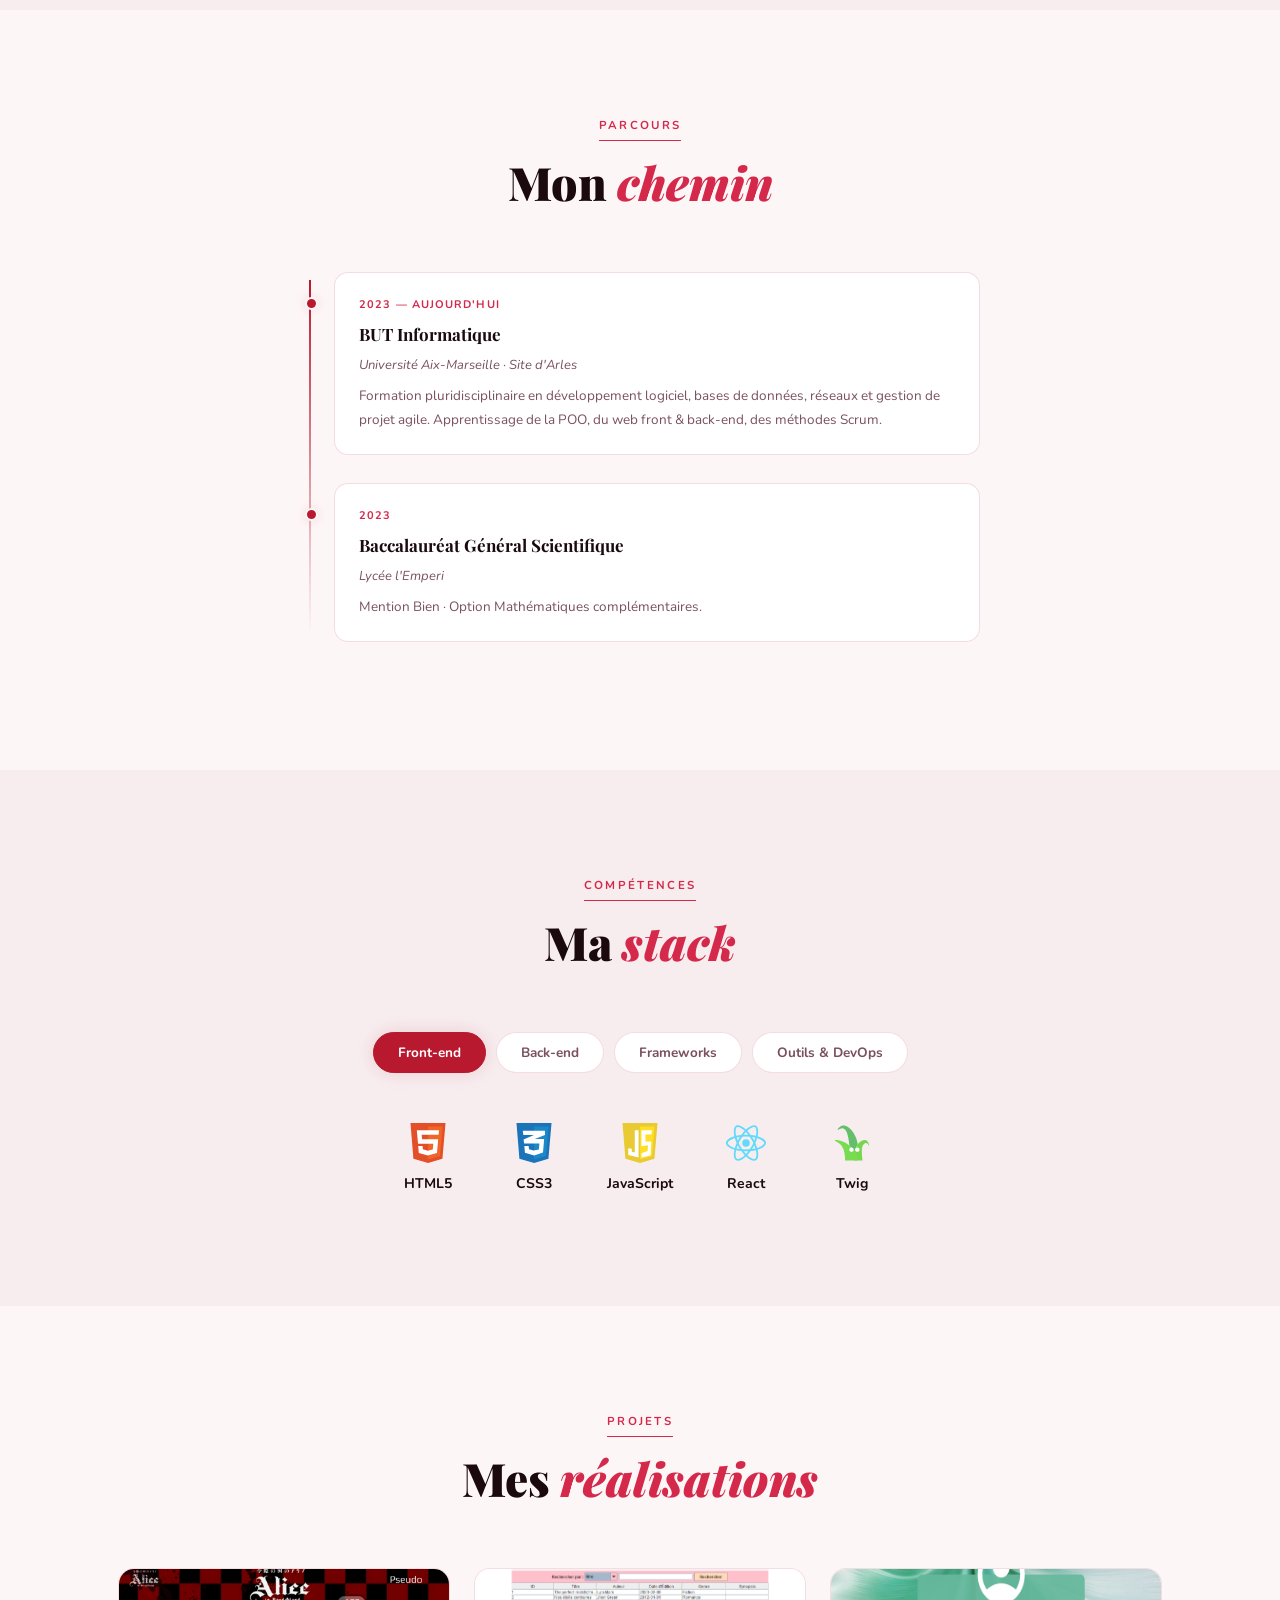
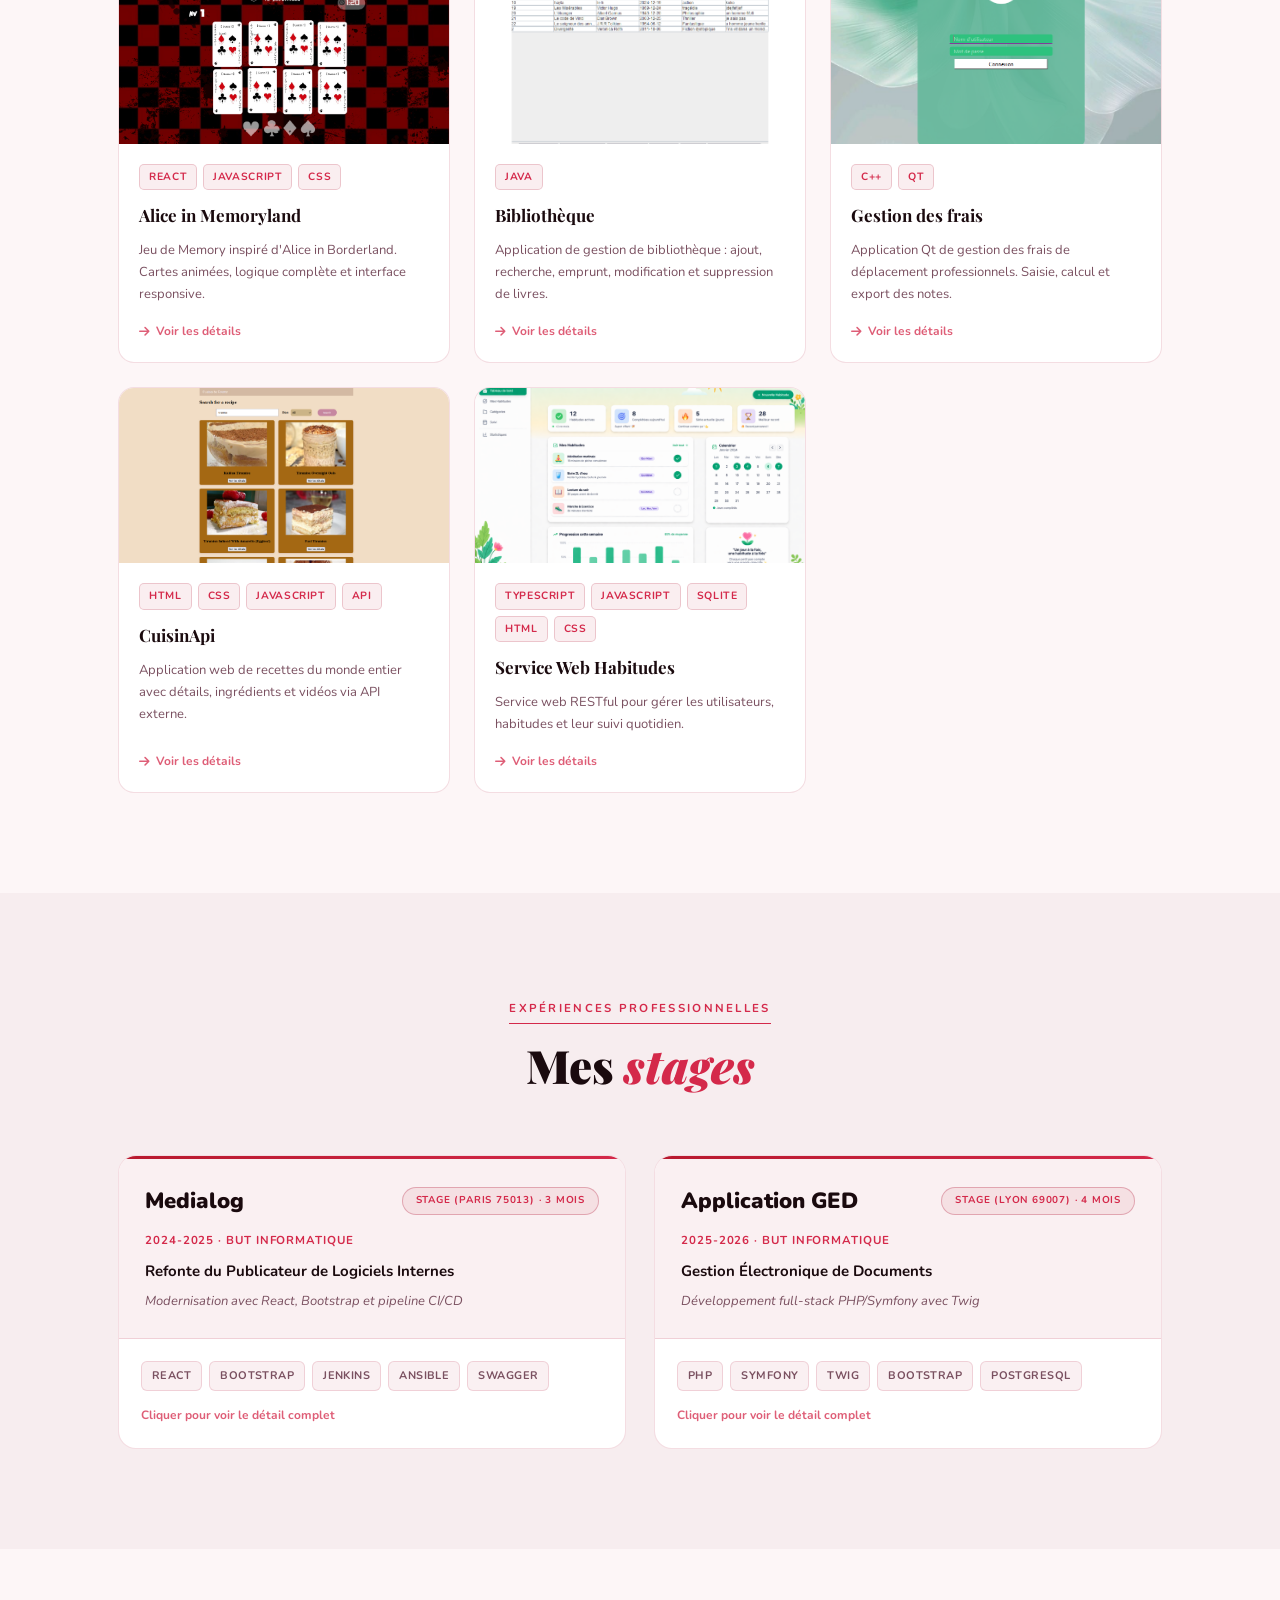
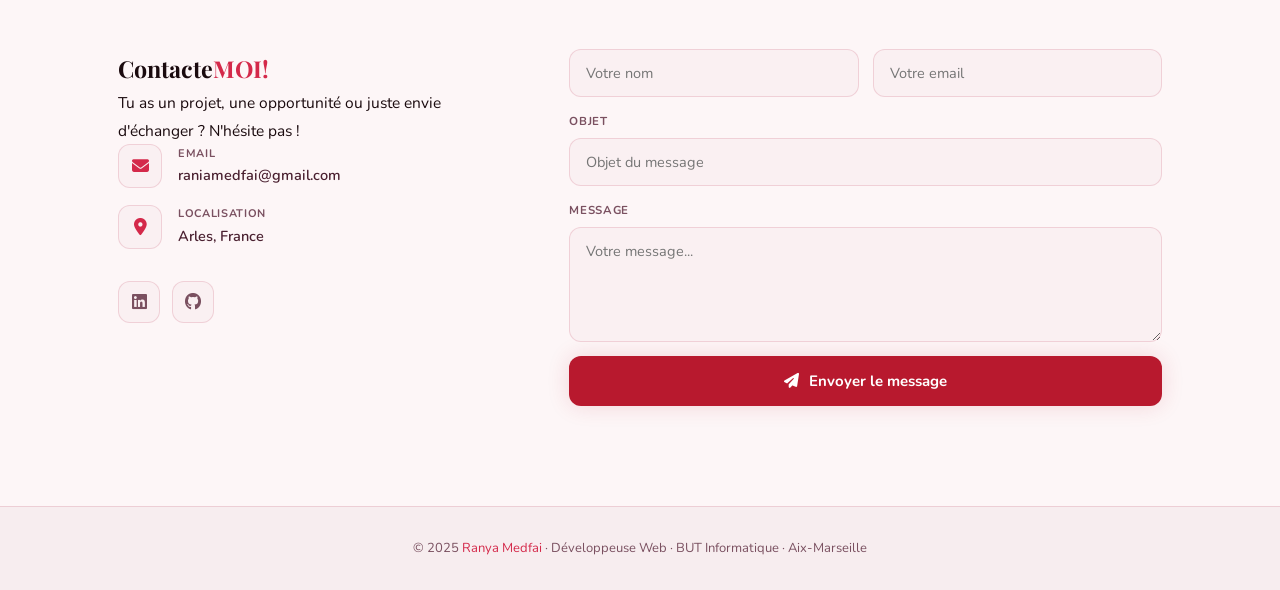
==== commit ae511bcc: "fix" ====
--- a/index.html
+++ b/index.html
@@ -389,7 +389,7 @@
         <div class="contact-items">
           <div class="contact-item">
             <div class="ci-icon"><i class="fas fa-envelope"></i></div>
-            <div><div class="ci-label">Email</div><div class="ci-value">ranya.medfai@email.com</div></div>
+            <div><div class="ci-label">Email</div><div class="ci-value">raniamedfai@gmail.com</div></div>
           </div>
           <div class="contact-item">
             <div class="ci-icon"><i class="fas fa-map-marker-alt"></i></div>
